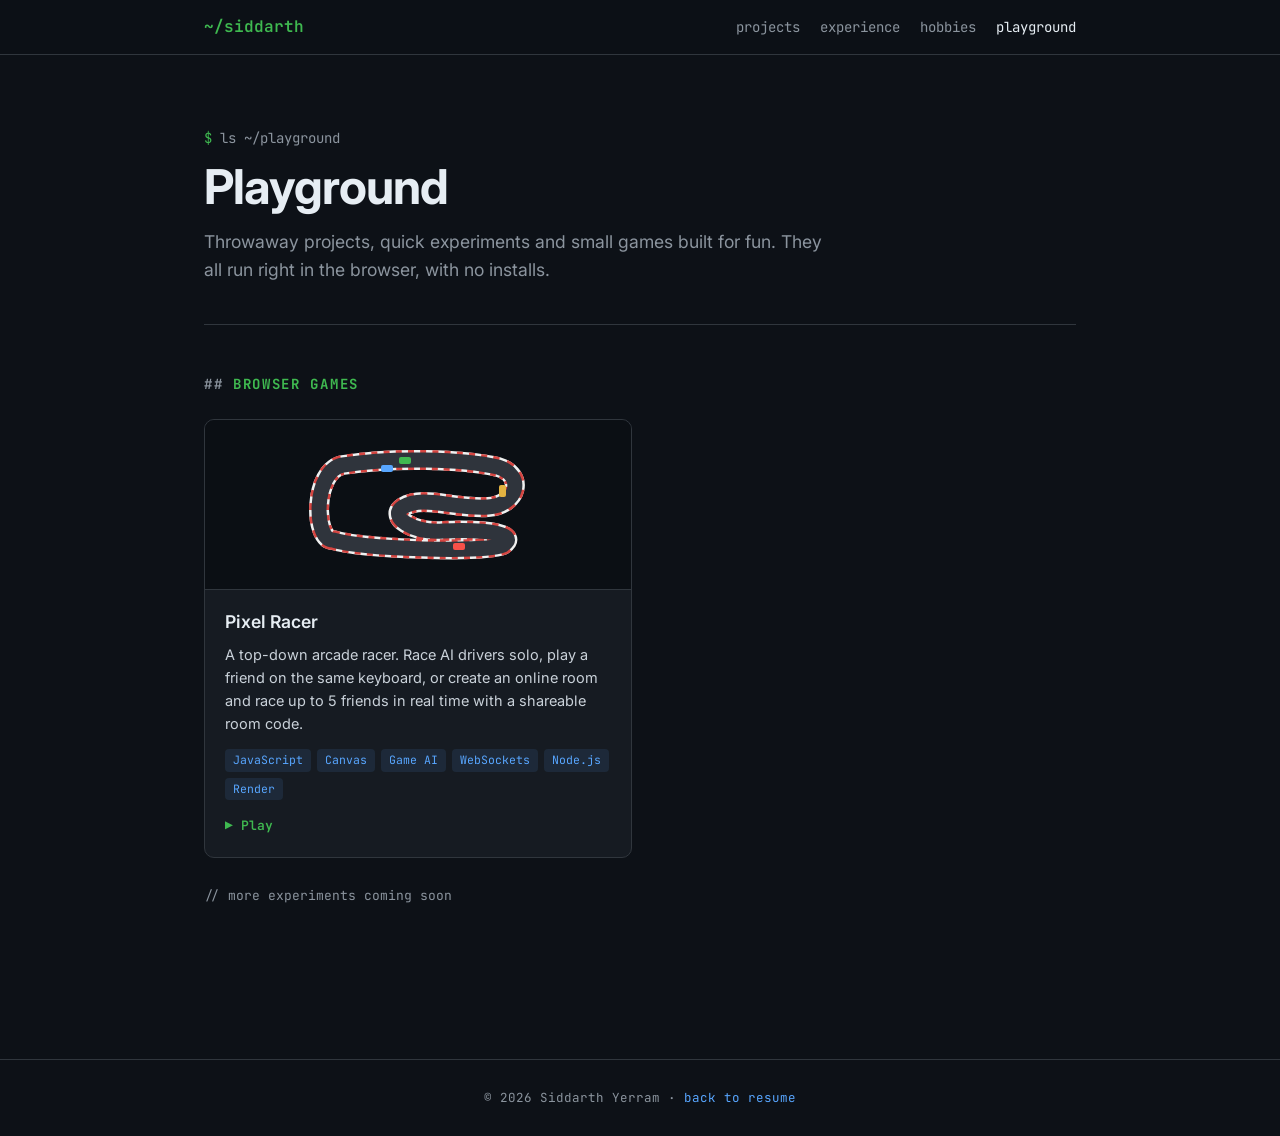
==== playground.html @ cf85d057 "Add files via upload" ====
<!DOCTYPE html>
<html lang="en">
<head>
<meta charset="UTF-8">
<meta name="viewport" content="width=device-width, initial-scale=1.0">
<title>Playground — Siddarth Reddy Yerram</title>
<meta name="description" content="Small browser games and throwaway experiments by Siddarth Reddy Yerram.">
<link rel="preconnect" href="https://fonts.googleapis.com">
<link rel="preconnect" href="https://fonts.gstatic.com" crossorigin>
<link href="https://fonts.googleapis.com/css2?family=JetBrains+Mono:wght@400;600&family=Inter:wght@400;500;600;700&display=swap" rel="stylesheet">
<style>
  :root {
    --bg: #0d1117; --panel: #161b22; --border: #30363d; --text: #e6edf3; --muted: #8b949e;
    --accent: #3fb950; --accent-2: #58a6ff;
    --mono: 'JetBrains Mono', ui-monospace, monospace;
    --sans: 'Inter', system-ui, -apple-system, sans-serif;
  }
  * { box-sizing: border-box; margin: 0; padding: 0; }
  body { background: var(--bg); color: var(--text); font-family: var(--sans); line-height: 1.6; }
  a { color: var(--accent-2); text-decoration: none; }
  a:hover { text-decoration: underline; }

  nav { position: sticky; top: 0; z-index: 10; background: rgba(13,17,23,0.9); backdrop-filter: blur(8px); border-bottom: 1px solid var(--border); }
  nav .inner { max-width: 920px; margin: 0 auto; padding: 14px 24px; display: flex; justify-content: space-between; align-items: center; gap: 16px; flex-wrap: wrap; }
  nav .logo { font-family: var(--mono); font-weight: 600; color: var(--accent); }
  nav ul { list-style: none; display: flex; gap: 20px; flex-wrap: wrap; }
  nav ul a { color: var(--muted); font-size: 14px; font-family: var(--mono); }
  nav ul a:hover, nav ul a.active { color: var(--text); text-decoration: none; }

  main { max-width: 920px; margin: 0 auto; padding: 0 24px 80px; }
  header { padding: 72px 0 40px; border-bottom: 1px solid var(--border); }
  .prompt { font-family: var(--mono); color: var(--muted); font-size: 14px; margin-bottom: 12px; }
  .prompt span { color: var(--accent); }
  h1 { font-size: clamp(2rem, 5vw, 3rem); line-height: 1.1; letter-spacing: -0.02em; }
  .tagline { font-size: 1.1rem; color: var(--muted); margin-top: 14px; max-width: 620px; }

  section { padding: 48px 0 8px; }
  h2 { font-family: var(--mono); font-size: 14px; text-transform: uppercase; letter-spacing: 0.12em; color: var(--accent); margin-bottom: 24px; }
  h2::before { content: '## '; color: var(--muted); }

  .grid { display: grid; grid-template-columns: repeat(auto-fill, minmax(min(100%, 380px), 1fr)); gap: 16px; }
  .card {
    background: var(--panel); border: 1px solid var(--border); border-radius: 10px;
    overflow: hidden; display: flex; flex-direction: column; transition: border-color .15s, transform .15s;
  }
  .card:hover { border-color: var(--accent); transform: translateY(-2px); }
  .preview { height: 170px; display: grid; place-items: center; border-bottom: 1px solid var(--border); background: #0b0f14; }
  .body { padding: 18px 20px 20px; display: flex; flex-direction: column; flex: 1; }
  .card h3 { font-size: 1.1rem; font-weight: 600; color: var(--text); }
  .card p { color: #c9d1d9; font-size: 14.5px; margin-top: 6px; flex: 1; }
  .tags { display: flex; flex-wrap: wrap; gap: 6px; margin-top: 14px; }
  .tag { font-family: var(--mono); font-size: 11.5px; color: var(--accent-2); background: rgba(88,166,255,0.1); border-radius: 4px; padding: 2px 8px; }
  .play { margin-top: 16px; font-family: var(--mono); font-size: 13px; font-weight: 600; color: var(--accent); }


  .note { margin-top: 28px; font-family: var(--mono); font-size: 13px; color: var(--muted); }
  footer { border-top: 1px solid var(--border); margin-top: 64px; padding: 28px 0; font-family: var(--mono); font-size: 12.5px; color: var(--muted); text-align: center; }
</style>
</head>
<body>

<nav>
  <div class="inner">
    <a class="logo" href="index.html">~/siddarth</a>
    <ul>
      <li><a href="index.html#projects">projects</a></li>
      <li><a href="index.html#experience">experience</a></li>
      <li><a href="index.html#hobbies">hobbies</a></li>
      <li><a href="playground.html" class="active">playground</a></li>
    </ul>
  </div>
</nav>

<main>
  <header>
    <p class="prompt"><span>$</span> ls ~/playground</p>
    <h1>Playground</h1>
    <p class="tagline">Throwaway projects, quick experiments and small games built for fun. They all run right in the browser, with no installs.</p>
  </header>

  <section>
    <h2>Browser Games</h2>
    <div class="grid">

      <a class="card" href="games/racer.html" style="text-decoration:none">
        <div class="preview">
          <svg width="230" height="120" viewBox="0 0 230 120">
            <path d="M30,95 C10,95 10,25 40,20 C90,12 160,14 195,22 C222,30 215,60 185,62 C150,64 120,50 100,62 C85,72 110,88 140,86 C190,84 215,90 200,100 C180,108 60,104 30,95 Z"
                  fill="none" stroke="#f0f0f0" stroke-width="20" stroke-linejoin="round"/>
            <path d="M30,95 C10,95 10,25 40,20 C90,12 160,14 195,22 C222,30 215,60 185,62 C150,64 120,50 100,62 C85,72 110,88 140,86 C190,84 215,90 200,100 C180,108 60,104 30,95 Z"
                  fill="none" stroke="#d64541" stroke-width="20" stroke-dasharray="6 6" stroke-linejoin="round"/>
            <path d="M30,95 C10,95 10,25 40,20 C90,12 160,14 195,22 C222,30 215,60 185,62 C150,64 120,50 100,62 C85,72 110,88 140,86 C190,84 215,90 200,100 C180,108 60,104 30,95 Z"
                  fill="none" stroke="#2f343c" stroke-width="15" stroke-linejoin="round"/>
            <rect x="96" y="12" width="12" height="7" rx="2" fill="#3fb950"/>
            <rect x="78" y="20" width="12" height="7" rx="2" fill="#58a6ff"/>
            <rect x="150" y="98" width="12" height="7" rx="2" fill="#f85149"/>
            <rect x="196" y="40" width="7" height="12" rx="2" fill="#e3b341"/>
          </svg>
        </div>
        <div class="body">
          <h3>Pixel Racer</h3>
          <p>A top-down arcade racer. Race AI drivers solo, play a friend on the same keyboard, or create an online room
             and race up to 5 friends in real time with a shareable room code.</p>
          <div class="tags"><span class="tag">JavaScript</span><span class="tag">Canvas</span><span class="tag">Game AI</span><span class="tag">WebSockets</span><span class="tag">Node.js</span><span class="tag">Render</span></div>
          <span class="play">▶ Play</span>
        </div>
      </a>

    </div>
    <p class="note">// more experiments coming soon</p>
  </section>
</main>

<footer>
  © <span id="yr"></span> Siddarth Yerram · <a href="index.html">back to resume</a>
</footer>
<script>
  document.getElementById('yr').textContent = new Date().getFullYear();
</script>
</body>
</html>
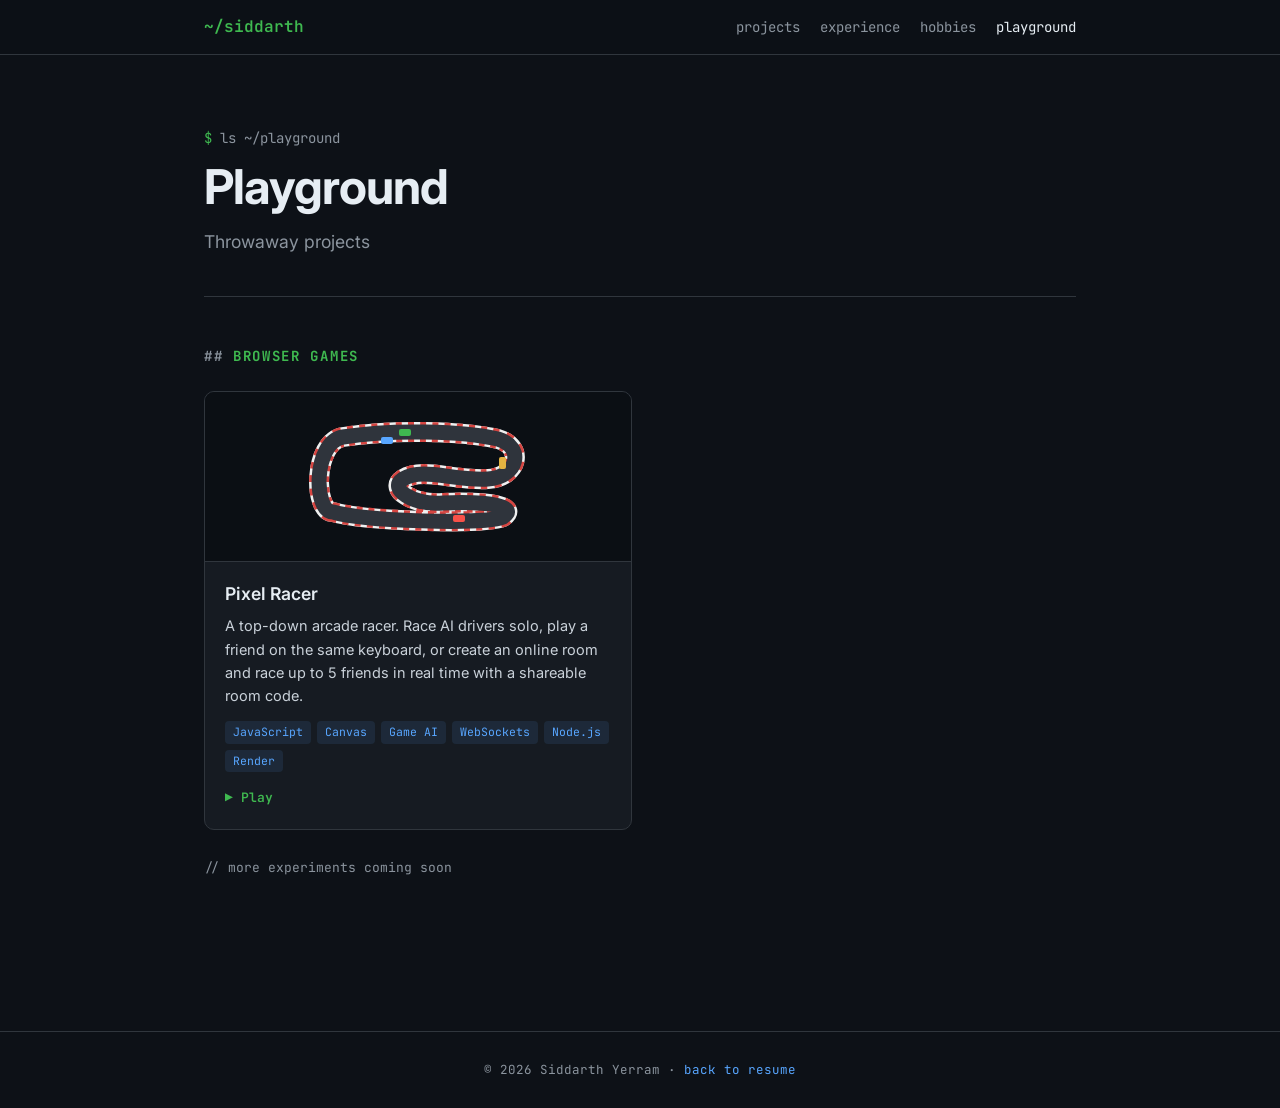
==== commit 78e627f0: "Refine title and description in playground.html Updated the title and description meta tags for cons" ====
--- a/playground.html
+++ b/playground.html
@@ -3,8 +3,8 @@
 <head>
 <meta charset="UTF-8">
 <meta name="viewport" content="width=device-width, initial-scale=1.0">
-<title>Playground — Siddarth Reddy Yerram</title>
-<meta name="description" content="Small browser games and throwaway experiments by Siddarth Reddy Yerram.">
+<title>Playground — Siddarth Yerram</title>
+<meta name="description" content="Small browser games and throwaway experiments by Siddarth Yerram.">
 <link rel="preconnect" href="https://fonts.googleapis.com">
 <link rel="preconnect" href="https://fonts.gstatic.com" crossorigin>
 <link href="https://fonts.googleapis.com/css2?family=JetBrains+Mono:wght@400;600&family=Inter:wght@400;500;600;700&display=swap" rel="stylesheet">
@@ -75,7 +75,7 @@
   <header>
     <p class="prompt"><span>$</span> ls ~/playground</p>
     <h1>Playground</h1>
-    <p class="tagline">Throwaway projects, quick experiments and small games built for fun. They all run right in the browser, with no installs.</p>
+    <p class="tagline">Throwaway projects</p>
   </header>
 
   <section>
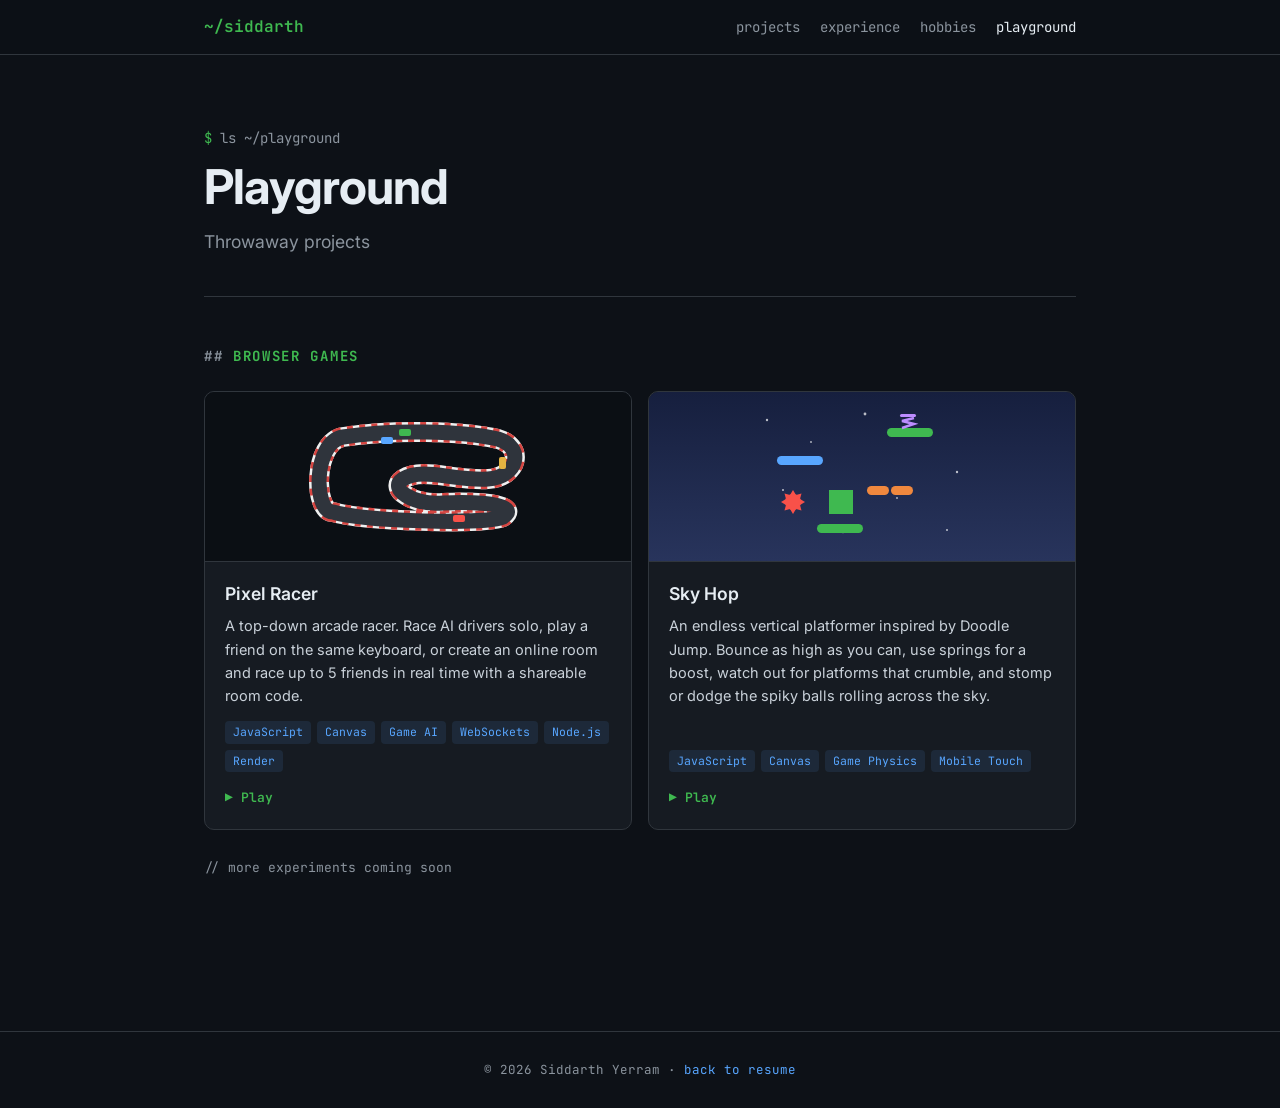
==== commit 6b9190ad: "Add 'Sky Hop' game card to playground.html Added a new game card for 'Sky Hop' with description and " ====
--- a/playground.html
+++ b/playground.html
@@ -106,6 +106,45 @@
         </div>
       </a>
 
+      <a class="card" href="games/sky-hop.html" style="text-decoration:none">
+        <div class="preview" style="background: linear-gradient(#161f3e, #28345c);">
+          <svg width="230" height="150" viewBox="0 0 230 150">
+            <!-- stars -->
+            <g fill="#ffffff" opacity="0.7">
+              <circle cx="20" cy="18" r="1.2"/><circle cx="64" cy="40" r="0.9"/><circle cx="118" cy="12" r="1.4"/>
+              <circle cx="176" cy="30" r="1"/><circle cx="210" cy="70" r="1.2"/><circle cx="36" cy="88" r="1"/>
+              <circle cx="150" cy="96" r="0.9"/><circle cx="96" cy="130" r="1.2"/><circle cx="200" cy="128" r="1"/>
+            </g>
+            <!-- platforms -->
+            <rect x="140" y="26" width="46" height="9" rx="4.5" fill="#3fb950"/>
+            <rect x="30" y="54" width="46" height="9" rx="4.5" fill="#58a6ff"/>
+            <rect x="120" y="84" width="22" height="9" rx="4.5" fill="#f0883e"/>
+            <rect x="144" y="84" width="22" height="9" rx="4.5" fill="#f0883e"/>
+            <rect x="70" y="122" width="46" height="9" rx="4.5" fill="#3fb950"/>
+            <!-- spring -->
+            <polyline points="155,26 167,22 155,19 167,16" fill="none" stroke="#bc8cff" stroke-width="2.5"/>
+            <rect x="153" y="12" width="16" height="3" rx="1.5" fill="#bc8cff"/>
+            <!-- player -->
+            <rect x="82" y="88" width="24" height="24" fill="#3fb950"/>
+            <!-- spiky ball -->
+            <g transform="translate(46 100)" fill="#f85149">
+              <circle r="8"/>
+              <polygon points="0,-12 3,-7 -3,-7"/><polygon points="0,12 3,7 -3,7"/>
+              <polygon points="-12,0 -7,3 -7,-3"/><polygon points="12,0 7,3 7,-3"/>
+              <polygon points="-8.5,-8.5 -3,-7 -7,-3"/><polygon points="8.5,-8.5 3,-7 7,-3"/>
+              <polygon points="-8.5,8.5 -3,7 -7,3"/><polygon points="8.5,8.5 3,7 7,3"/>
+            </g>
+          </svg>
+        </div>
+        <div class="body">
+          <h3>Sky Hop</h3>
+          <p>An endless vertical platformer inspired by Doodle Jump. Bounce as high as you can, use springs for a boost,
+             watch out for platforms that crumble, and stomp or dodge the spiky balls rolling across the sky.</p>
+          <div class="tags"><span class="tag">JavaScript</span><span class="tag">Canvas</span><span class="tag">Game Physics</span><span class="tag">Mobile Touch</span></div>
+          <span class="play">▶ Play</span>
+        </div>
+      </a>
+
     </div>
     <p class="note">// more experiments coming soon</p>
   </section>
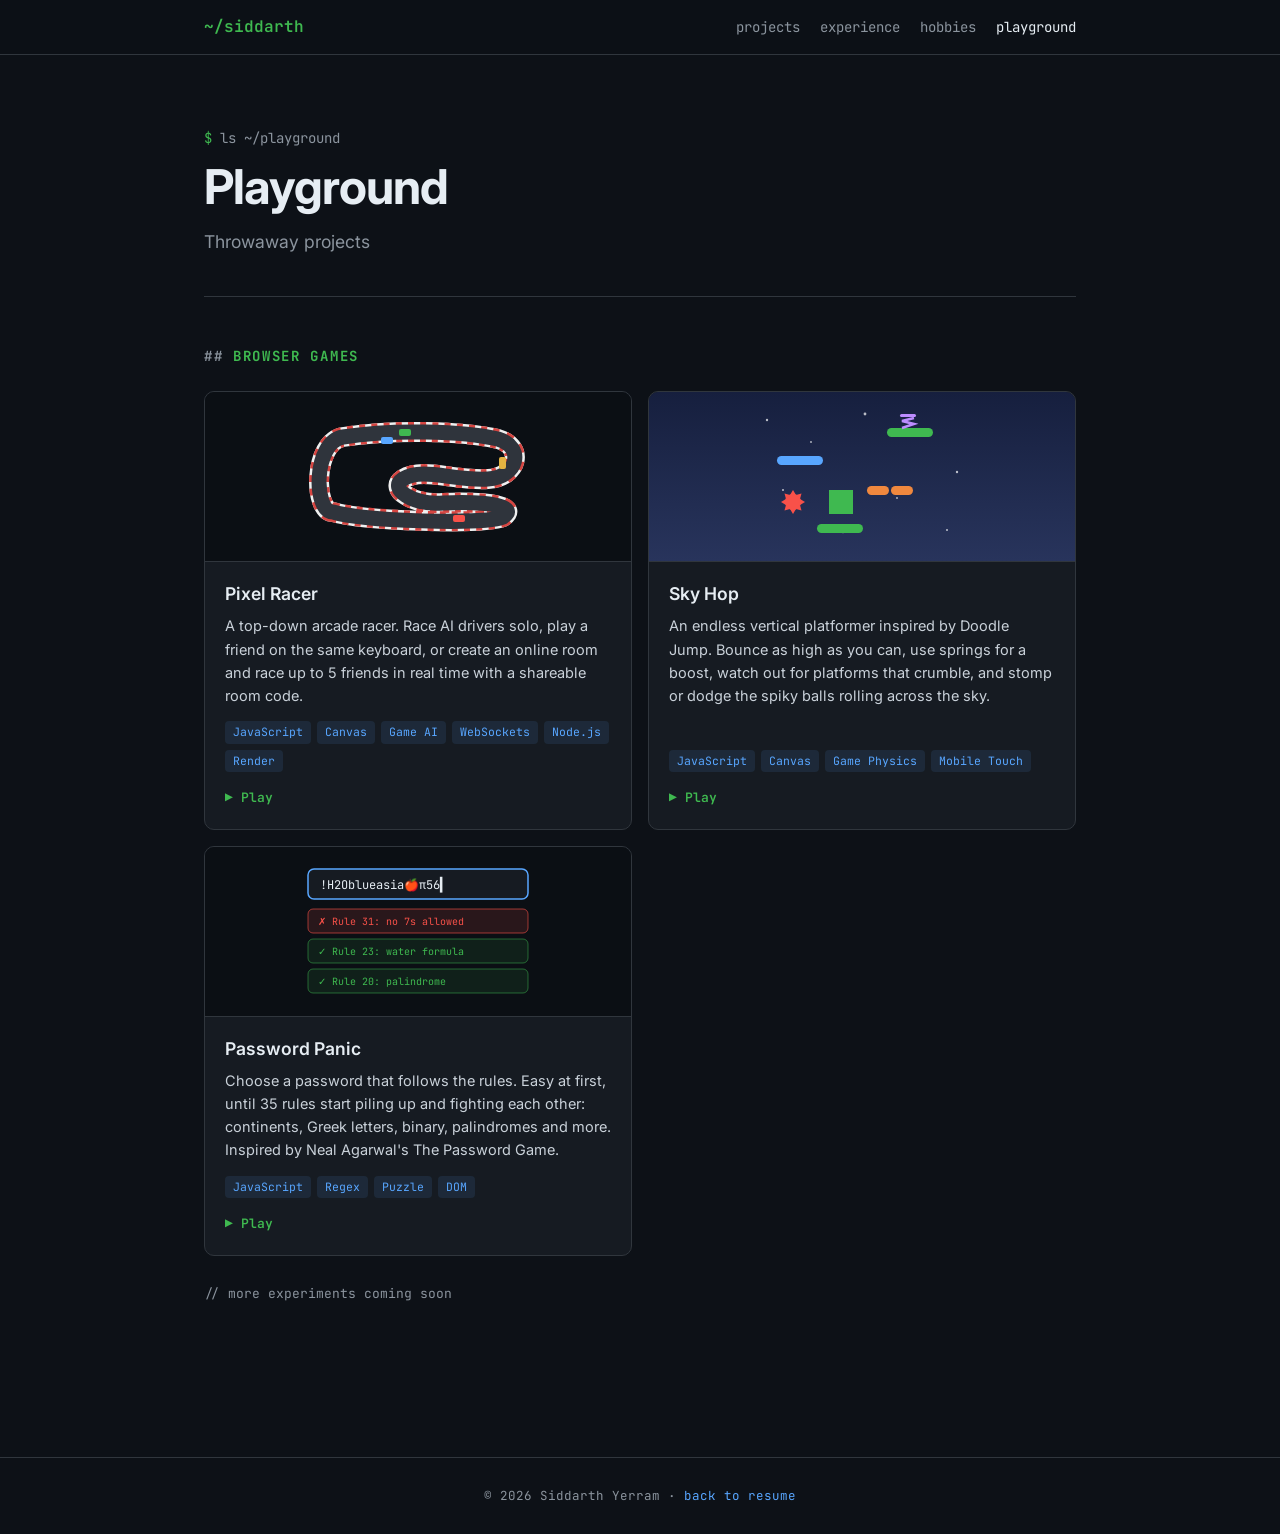
==== commit a66cecf8: "Add 'Password Panic' game card to playground Added a new game card for 'Password Panic' with rules a" ====
--- a/playground.html
+++ b/playground.html
@@ -145,6 +145,28 @@
         </div>
       </a>
 
+      <a class="card" href="games/password-panic.html" style="text-decoration:none">
+        <div class="preview">
+          <svg width="250" height="140" viewBox="0 0 250 140" font-family="JetBrains Mono, monospace">
+            <rect x="15" y="8" width="220" height="30" rx="6" fill="#161b22" stroke="#58a6ff" stroke-width="1.5"/>
+            <text x="27" y="28" font-size="12" fill="#e6edf3">!H2Oblueasia🍎π56▍</text>
+            <rect x="15" y="48" width="220" height="24" rx="5" fill="rgba(248,81,73,0.12)" stroke="rgba(248,81,73,0.6)"/>
+            <text x="25" y="64" font-size="10" fill="#f85149">✗ Rule 31: no 7s allowed</text>
+            <rect x="15" y="78" width="220" height="24" rx="5" fill="rgba(63,185,80,0.10)" stroke="rgba(63,185,80,0.5)"/>
+            <text x="25" y="94" font-size="10" fill="#3fb950">✓ Rule 23: water formula</text>
+            <rect x="15" y="108" width="220" height="24" rx="5" fill="rgba(63,185,80,0.10)" stroke="rgba(63,185,80,0.5)"/>
+            <text x="25" y="124" font-size="10" fill="#3fb950">✓ Rule 20: palindrome</text>
+          </svg>
+        </div>
+        <div class="body">
+          <h3>Password Panic</h3>
+          <p>Choose a password that follows the rules. Easy at first, until 35 rules start piling up and fighting each other:
+             continents, Greek letters, binary, palindromes and more. Inspired by Neal Agarwal's The Password Game.</p>
+          <div class="tags"><span class="tag">JavaScript</span><span class="tag">Regex</span><span class="tag">Puzzle</span><span class="tag">DOM</span></div>
+          <span class="play">▶ Play</span>
+        </div>
+      </a>
+
     </div>
     <p class="note">// more experiments coming soon</p>
   </section>
